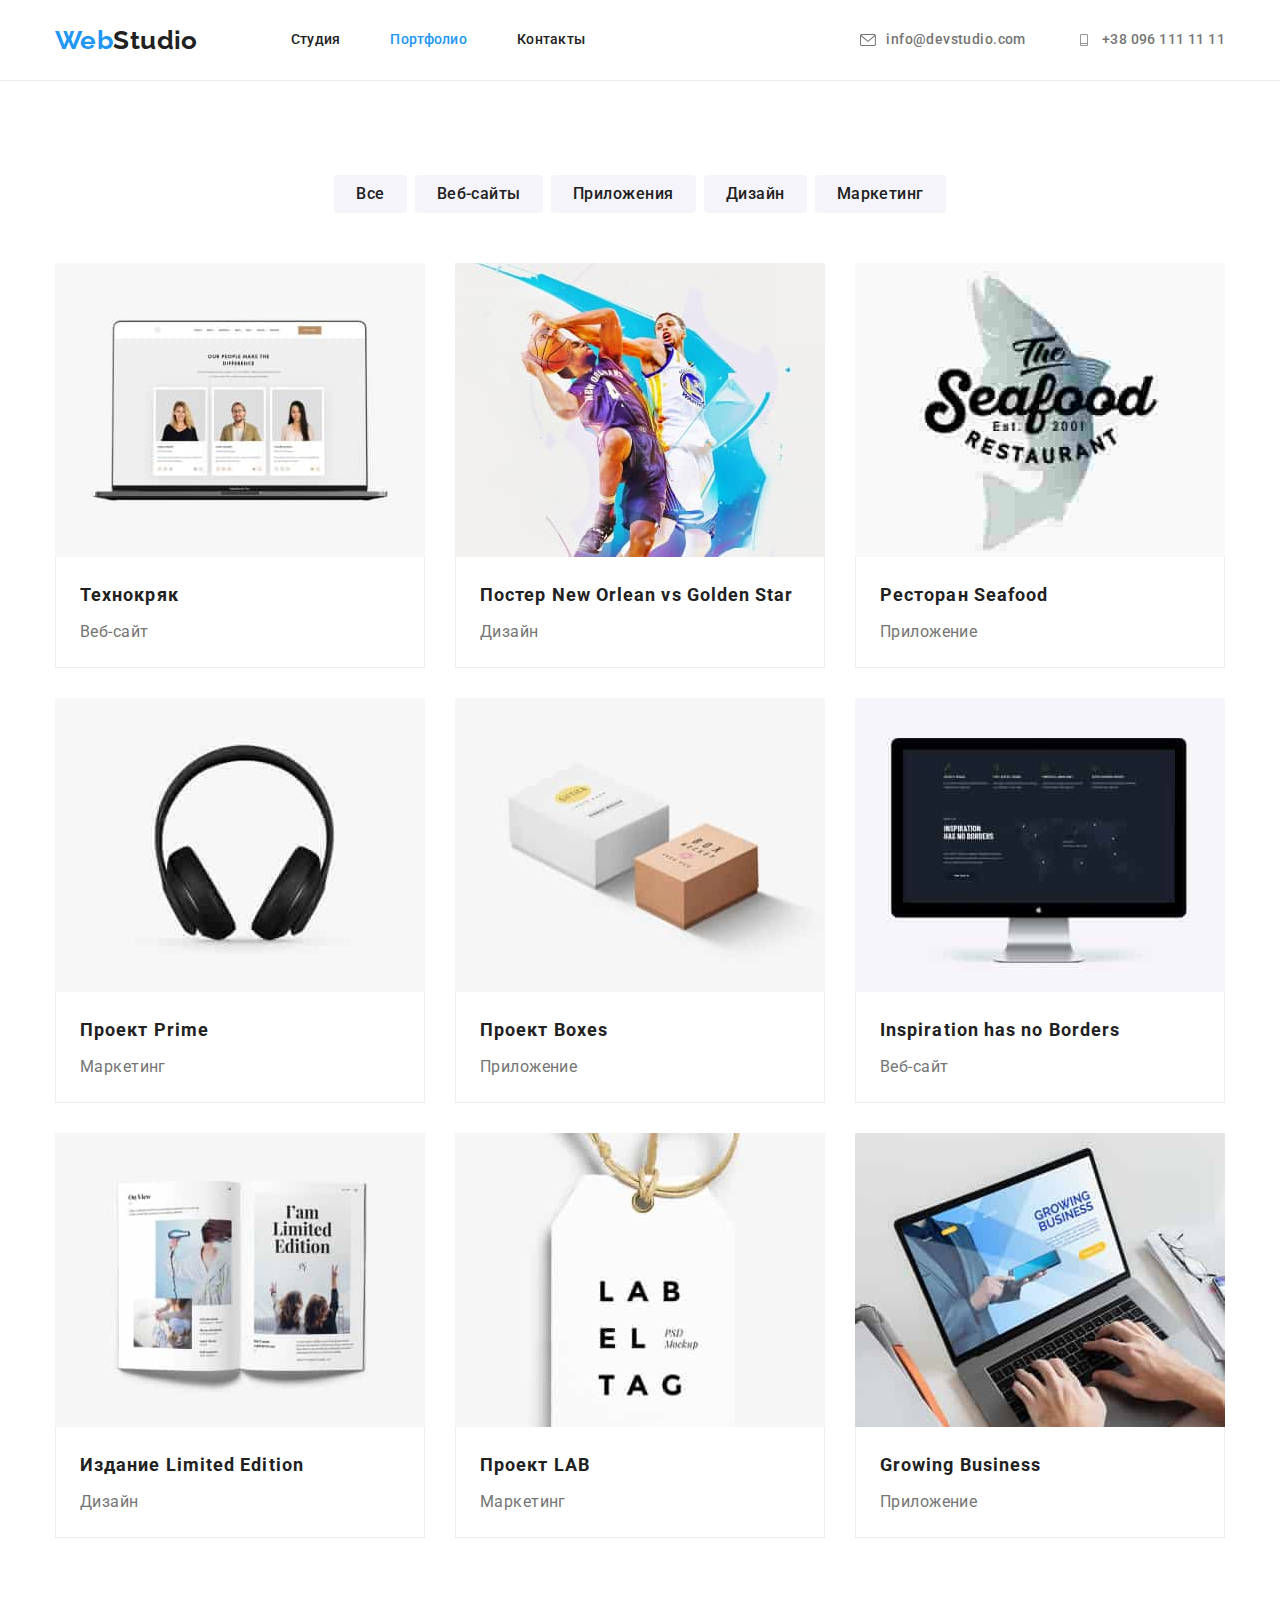
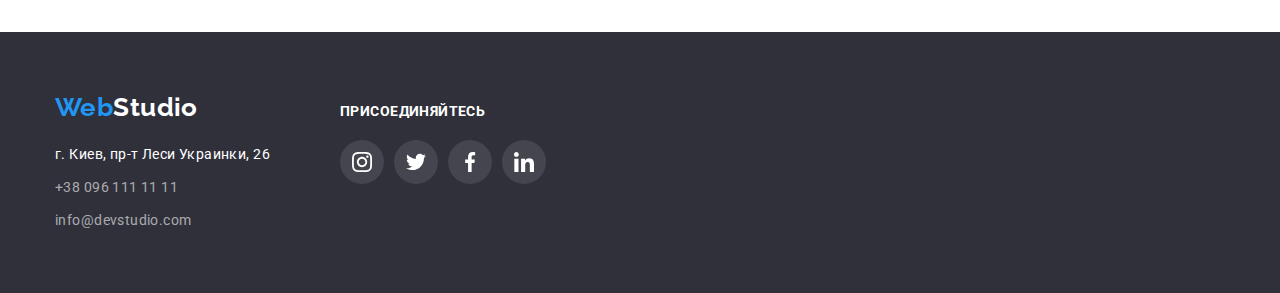
==== portfolio.html @ 15de2b17 "added HM4" ====
<!DOCTYPE html>
<html lang="ru">

<head>
  <meta charset="UTF-8" />
  <meta http-equiv="X-UA-Compatible" content="IE=edge" />
  <meta name="viewport" content="width=device-width, initial-scale=1.0" />
  <title>Portfolio</title>
  <link rel="preconnect" href="https://fonts.googleapis.com" />
  <link rel="preconnect" href="https://fonts.gstatic.com" crossorigin />
  <link href="https://fonts.googleapis.com/css2?family=Raleway:wght@700&family=Roboto:wght@400;500;700;900&display=swap"
    rel="stylesheet" />
  <link rel="stylesheet"
    href="https://cdnjs.cloudflare.com/ajax/libs/modern-normalize/1.1.0/modern-normalize.min.css" />
  <link rel="stylesheet" href="./css/styles.css" />
</head>

<body>
  <!-- Navigation -->
  <header>
    <div class="container main-nav">
      <nav class="header-nav">
        <a href="./index.html" class="logo"> <span class="textweb">Web</span>Studio</a>
        <ul class="list">
          <li class="item"><a href="./index.html" class="nav-link ">Студия</a></li>
          <li class="item"><a href="./portfolio.html" class="nav-link current">Портфолио</a></li>
          <li class="item"><a href="#" class="nav-link">Контакты</a></li>
        </ul>
      </nav>
      <ul class="list contacts">
        <li class="item">
          <a href="mailto:info@devstudio.com" class="contacts-header"><svg class="icon-contacts" width="16px"
              height="12px">
              <use href="./images/sprite.svg#icon-envelope"></use>
            </svg>info@devstudio.com</a>
        </li>
        <li class="item">
          <a href="tel:+380961111111" class="contacts-header"><svg class="icon-contacts" width="16px" height="12px">
              <use href="./images/sprite.svg#icon-telephone"></use>
            </svg>+38 096 111 11 11</a>
        </li>
      </ul>
    </div>
  </header>
  <main>
    <section class="section">
      <div class="container">
        <h1 class="visually-hidden">Наши проекты</h1>
        <ul class="list-button">
          <li class="item"><button type="button">Все</button></li>
          <li class="item"><button type="button">Веб-сайты</button></li>
          <li class="item"><button type="button">Приложения</button></li>
          <li class="item"><button type="button">Дизайн</button></li>
          <li class="item"><button type="button">Маркетинг</button></li>
        </ul>

        <ul class="list-projects">
          <li class="item">
            <a href="#" class="link-portfolio">
              <img src="./images/notebook.jpg" alt="website of technokryak" width="370" />
            <div class="desc">
              <h2 class="title">Технокряк</h2>
              <p>Веб-сайт</p>
            </div>
          </a>
            
          </li>
          <li class="item">
            <a href="#" class="link-portfolio">
            <img src="./images/basketball.jpg" alt="basketball" width="370"  />
            <div class="desc">
              <h2 class="title">Постер New Orlean vs Golden Star</h2>
              <p>Дизайн</p>
            </div>
            </a>
          </li>
          <li class="item">
            <a href="#" class="link-portfolio">
            <img src="./images/fish.jpg" alt="fish" width="370"  />
            <div class="desc">
            <h2 class="title">Ресторан Seafood</h2>
            <p>Приложение</p>
            </div>
            </a>
          </li>
          <li class="item">
            <a href="#" class="link-portfolio">
            <img src="./images/headphones.jpg" alt="headphones" width="370"  />
            <div class="desc">
            <h2 class="title">Проект Prime</h2>
            <p>Маркетинг</p>
            </div>
            </a>
          </li>
          <li class="item">
            <a href="#" class="link-portfolio">
            <img src="./images/bricks.jpg" alt="boxes" width="370"  />
            <div class="desc">
            <h2 class="title">Проект Boxes</h2>
            <p>Приложение</p>
            </div>
            </a>
          </li>
          <li class="item">
            <a href="#" class="link-portfolio">
            <img src="./images/imac.jpg" alt="imac with website" width="370"  />
            <div class="desc">
            <h2 class="title">Inspiration has no Borders</h2>
            <p>Веб-сайт</p>
            </div>
            </a>
          </li>
          <li class="item">
            <a href="#" class="link-portfolio">
            <img src="./images/booik.jpg" alt="book of im limited edition" width="370"  />
            <div class="desc">
            <h2 class="title">Издание Limited Edition</h2>
            <p>Дизайн</p>
            </div>
            </a>
          </li>
          <li class="item">
            <a href="#" class="link-portfolio">
            <img src="./images/labtag.jpg" alt="tag" width="370"  />
            <div class="desc">
            <h2 class="title">Проект LAB</h2>
            <p>Маркетинг</p>
            </div>
            </a>
          </li>
          <li class="item">
            <a href="#" class="link-portfolio">
            <img src="./images/notebook2.jpg" alt="notebook with website of growing Business" width="370"  />
            <div class="desc">
              <h2 class="title">Growing Business</h2>
              <p>Приложение</p>
            </div>
            </a>
          </li>
        </ul>
      </div>
    </section>
  </main>
  <!-- футер -->
  <footer class="foot">
    <div class="container footer">
      <div class="foot-addres">
        <a href="./index.html" class="logo-foot"><span class="textweb">Web</span><span
            class="textstudio">Studio</span></a>
        <address>
          <ul class="list adressa">
            <li class="item">
              <a href="https://goo.gl/maps/2j7XMANTH2oE4sQw6" target="_blank" rel="noopener noreferrer"
                class="link adress">г. Киев, пр-т Леси Украинки, 26</a>
            </li>
            <li class="item">
              <a href="tel:+380961111111" class="link contact">+38 096 111 11 11</a>
            </li>
            <li class="item">
              <a href="mailto:info@devstudio.com" class="link contact">info@devstudio.com</a>
            </li>
          </ul>
        </address>
      </div>
      <div>
        <h3 class="title">присоединяйтесь</h3>
        <ul class="list footer-social">
          <li class="item">
            <a href="" class="item-icon-a">
              <svg class="icon" width="20px" height="20px">
                <use href="./images/sprite.svg#icon-instagram"></use>
              </svg>
            </a>
          </li>
          <li class="item">
            <a href="" class="item-icon-a">
              <svg class="icon" width="20px" height="20px">
                <use href="./images/sprite.svg#icon-twitter"></use>
              </svg>
            </a>
          </li>
          <li class="item">
            <a href="" class="item-icon-a">
              <svg class="icon" width="20px" height="20px">
                <use href="./images/sprite.svg#icon-facebook"></use>
              </svg>
            </a>
          </li>
          <li class="item">
            <a href="" class="item-icon-a">
              <svg class="icon" width="20px" height="20px">
                <use href="./images/sprite.svg#icon-linkedin"></use>
              </svg>
            </a>
          </li>
        </ul>
      </div>
    </div>
  </footer>
</body>

</html>
---- css/styles.css ----
/* colors for project */
:root {
  --main-text-color: #212121;
  --secondary-text-color: #757575;
  --main-color-project: #ffffff;
  --secondary-color-project: #2196f3;
  --background-second-color: #2f303a;
  --section-background-color: #f5f4fa;
  --clients-color: #afb1b8;
}

h1,
h2,
h3,
h4,
p,
ul {
  padding: 0;
  margin: 0;
}

/* tag body */

body {
  background-color: var(--main-color-project);

  color: var(--main-text-color);
  font-family: Roboto, sans-serif;
  font-size: 14px;
  line-height: 1.71;
  letter-spacing: 0.03em;
}

.container {
  margin: 0 auto;
  /* outline: 2px solid tomato; */
  width: 1200px;
  padding-left: 15px;
  padding-right: 15px;
}

/* For document */

.list {
  list-style: none;
}

.section {
  padding: 94px 0;
}

.features .title,
.team .name {
  margin-bottom: 10px;
}

/* CSS Header */
/* webstudio */
header {
  border-bottom: 1px solid rgba(236, 236, 236, 1);
}

.main-nav {
  display: flex;
  align-items: center;
}
.logo {
  display: block;
  color: var(--main-text-color);
  text-decoration: none;
  font-family: 'Raleway', sans-serif;
  font-weight: 700;
  font-size: 26px;
  line-height: 1.19;
}
.textweb {
  color: var(--secondary-color-project);
}

/* Navigation header */
.header-nav {
  display: flex;
  align-items: center;
}

.logo {
  margin-right: 93px;
}

.header-nav .list {
  font-weight: 500;
  line-height: 1.14;
  letter-spacing: 0.02em;

  display: flex;
}
.header-nav .item + .item {
  margin-left: 50px;
}

.nav-link {
  color: var(--main-text-color);

  text-decoration: none;

  display: block;
  padding: 32px 0px;
}

.nav-link:hover,
.nav-link:focus {
  color: var(--secondary-color-project);
}

.list .nav-link.current {
  color: var(--secondary-color-project);
}

.contacts {
  margin-left: auto;
  display: flex;
}

.contacts .item + .item {
  margin-left: 50px;
}

.contacts-header {
  display: flex;
  justify-content: center;
  align-items: center;
  fill: var(--secondary-text-color);
  color: var(--secondary-text-color);
  text-decoration: none;
  font-weight: 500;
}
.contacts-header:focus,
.contacts-header:hover {
  color: var(--secondary-color-project);
}

.icon-contacts {
  fill: currentColor;
  margin-right: 10px;
}

.icon-contacts:focus,
.icon-contacts:hover {
  fill: var(--secondary-color-project);
}

/* CSS main HTML */

/* Hero */
.hero {
  padding: 200px 0;
  background-color: var(--background-second-color);
  text-align: center;
  background-image: linear-gradient(to right, rgba(47, 48, 58, 0.4), rgba(47, 48, 58, 0.4)),
    url(../images/backgroundhero.jpg);
  background-repeat: no-repeat;
  background-size: cover;
  max-width: 1600px;
  height: 600px;
  background-position: center;
  margin: auto;
}

.hero .title {
  color: var(--main-color-project);
  font-weight: 900;
  font-size: 44px;
  line-height: 1.36;
  margin: 0 auto;
  letter-spacing: 0.06em;
  text-transform: uppercase;
  width: 696px;
}

.hero button {
  display: inline-block;
  color: var(--main-color-project);
  background-color: var(--secondary-color-project);
  cursor: pointer;
  font-family: Roboto, sans-serif;
  font-size: 16px;
  font-weight: 700;
  line-height: 1.88;
  letter-spacing: 0.06em;
  vertical-align: middle;
  border-radius: 4px;
  border-color: transparent;
  padding: 10px 32px;
  min-width: 200px;
  border: 0px;
  margin-top: 30px;
}

.hero button:hover,
.hero button:focus {
  color: var(--main-color-project);
  background-color: #188ce8;
  box-shadow: 0px 4px 4px rgba(0, 0, 0, 0.15);
}

/* features */

.visually-hidden {
  position: absolute;
  width: 1px;
  height: 1px;
  margin: -1px;
  border: 0;
  padding: 0;

  white-space: nowrap;
  clip-path: inset(100%);
  clip: rect(0 0 0 0);
  overflow: hidden;
}

.features .list {
  display: flex;
  line-height: 1.71;
  color: var(--secondary-text-color);
}

.features .item + .item {
  margin-left: 30px;
}

.features .title {
  font-weight: 700;
  font-size: 14px;
  text-transform: uppercase;
  line-height: 1.14;
  color: var(--main-text-color);
}

.pic { 
  height: 120px;
  display: flex;
  justify-content: center;
  align-items: center;
  background-color: var(--section-background-color);
  margin-bottom: 30px;
}

/* what we do  */

.works {
  padding-top: 0;
}

.works .list {
  display: flex;
}

.works .item + .item {
  margin-left: 30px;
}

.works .title,
.team .title,
.clients .title {
  margin-bottom: 50px;
  font-weight: 700;
  font-size: 36px;
  line-height: 1.16;
  text-align: center;
}

/* Team  */

.team {
  background-color: var(--section-background-color);
}

.team .item {
  box-shadow: 0px 1px 3px rgba(0, 0, 0, 0.12), 0px 1px 1px rgba(0, 0, 0, 0.14),
    0px 2px 1px rgba(0, 0, 0, 0.2);
  border-radius: 0px 0px 4px 4px;
  background-color: var(--main-color-project);
}
.card-desc {
  padding: 30px 0;
  text-align: center;
}

.team .list {
  display: flex;
  justify-content: center;
}

.team .item + .item {
  margin-left: 30px;
}

.team .name {
  font-weight: 500;
  font-size: 16px;
  line-height: 1.19;
}
.team .job {
  margin-bottom: 16px;
  font-size: 16px;
  line-height: 1.19;
  color: var(--secondary-text-color);
}

.list .item-social + .item-social {
  margin-left: 10px;
}

.item-social {
}
.social-item-a {
  padding: 0;
  justify-content: center;
  align-items: center;
  display: flex;
  width: 44px;
  height: 44px;
  background-color: var(--main-color-project);
  color: var(--clients-color);
  border-radius: 50%;
}

.social-item-a:focus,
.social-item-a:hover {
  background-color: var(--secondary-color-project);
  color: var(--main-color-project);
}

.icon-social-card {
  width: 20px;
  height: 20px;
  fill: currentColor;
}

.icon-social-card:focus,
.icon-social-card:hover {
  fill: var(--main-color-project);
}

/* our clients */

.clients .list {
  display: flex;
  justify-content: center;
}

.clients .item + .item {
  margin-left: 30px;
}

.item-company {
  justify-content: center;
  align-items: center;
  width: 170px;
  height: 92px;
  display: flex;
  cursor: pointer;
  color: var(--clients-color);
  border: 1px solid var(--clients-color);
  border-radius: 4px;
}

.logo-company {
  fill: currentColor;
}

.item-company:focus,
.item-company:hover {
  border-color: var(--secondary-color-project);
  color: var(--secondary-color-project);
}

.logo-company:focus,
.logo-company:hover {
  fill: var(--secondary-color-project);
}

/* CSS footer */

.footer {
  display: flex;
  align-items: baseline;
}

.foot-addres {
  margin-right: 70px;
}

.logo-foot {
  display: block;
  margin-bottom: 20px;
  color: var(--main-text-color);
  text-decoration: none;
  font-family: 'Raleway', sans-serif;
  font-weight: 700;
  font-size: 26px;
  line-height: 1.19;
}

.foot {
  padding: 60px 0;
  background-color: var(--background-second-color);
}

.foot address {
  font-style: normal;
}
.textstudio {
  color: var(--main-color-project);
}
.foot .link {
  font-size: 14px;
  line-height: 1.71;
  letter-spacing: 0.03em;
  color: rgba(255, 255, 255, 0.6);
  text-decoration: none;
}

.foot .contact:hover,
.foot .contact:focus {
  color: var(--secondary-color-project);
}

.foot .adress {
  color: var(--main-color-project);
  display: inline-block;
  text-align: center;
}

.list.adressa .item + .item {
  margin-top: 9px;
}

.foot .title {
  margin-bottom: 20px;
  font-weight: 700;
  font-size: 14px;
  text-transform: uppercase;
  line-height: 1.14;
  color: var(--main-color-project);
}

.footer-social .item + .item {
  margin-left: 10px;
}

.item-icon-a {
  padding: 0;
  justify-content: center;
  align-items: center;
  display: flex;
  width: 44px;
  height: 44px;
  background-color: rgba(255, 255, 255, 0.1);
  color: var(--main-color-project);
  border-radius: 50%;
}

.foot .icon {
  fill: currentColor;
}

.footer-social {
  display: inline-flex;
}

.socials {
  padding: 0;
  margin: auto;
  display: flex;
  justify-content: center;
  align-items: center;
}

.footer-social .item-icon {
  width: 44px;
  height: 44px;
}

.item-icon-a:focus,
.item-icon-a:hover {
  background-color: var(--secondary-color-project);
  color: var(--main-color-project);
}

/* CSS main Portfolio */

.list-button {
  display: flex;
  list-style: none;
  justify-content: center;
  margin-bottom: 50px;
}
.list-button .item + .item {
  margin-left: 8px;
}
.list-button button {
  border: 0px;
  font-family: Roboto, sans-serif;
  font-size: 16px;
  font-weight: 500;
  line-height: 1.62;
  letter-spacing: 0.03em;
  cursor: pointer;
  color: var(--main-text-color);
  background-color: #f5f4fa;
  padding: 6px 22px;
  border-radius: 4px;
}

.list-button button:hover,
.list-button button:focus {
  color: var(--main-color-project);
  background-color: var(--secondary-color-project);
  box-shadow: 0px 3px 1px rgba(0, 0, 0, 0.1), 0px 1px 2px rgba(0, 0, 0, 0.08),
    0px 2px 2px rgba(0, 0, 0, 0.12);
}

.list-projects {
  display: flex;
  flex-wrap: wrap;
  font-size: 16px;
  line-height: 1.88;
  color: var(--secondary-text-color);
  list-style: none;
}

.list-projects .item {
  display: block;
  width: 370px;
  margin-right: 30px;
  margin-bottom: 30px;
}

.link-portfolio {
  display: block;
  text-decoration: none;
  color: inherit;
}
.link-portfolio:focus , .link-portfolio:hover { 
  box-shadow: 0px 1px 1px rgba(0, 0, 0, 0.12), 0px 4px 4px rgba(0, 0, 0, 0.06),
    1px 4px 6px rgba(0, 0, 0, 0.16);
}

.list-projects .item:nth-child(3n) {
  margin-right: 0;
}

.list-projects .item:nth-last-child(-n + 3) {
  margin-bottom: 0;
}

.list-projects .title {
  font-weight: 700;
  font-size: 18px;
  line-height: 2;
  letter-spacing: 0.06em;
  color: var(--main-text-color);
}

img {
  display: block;
}
.desc {
  /* width: 370px; */
  padding-top: 20px;
  padding-left: 24px;
  padding-bottom: 20px;
  border: 1px solid rgba(238, 238, 238, 1);
  border-top: 0px;
}
.desc p {
  margin-top: 4px;
}
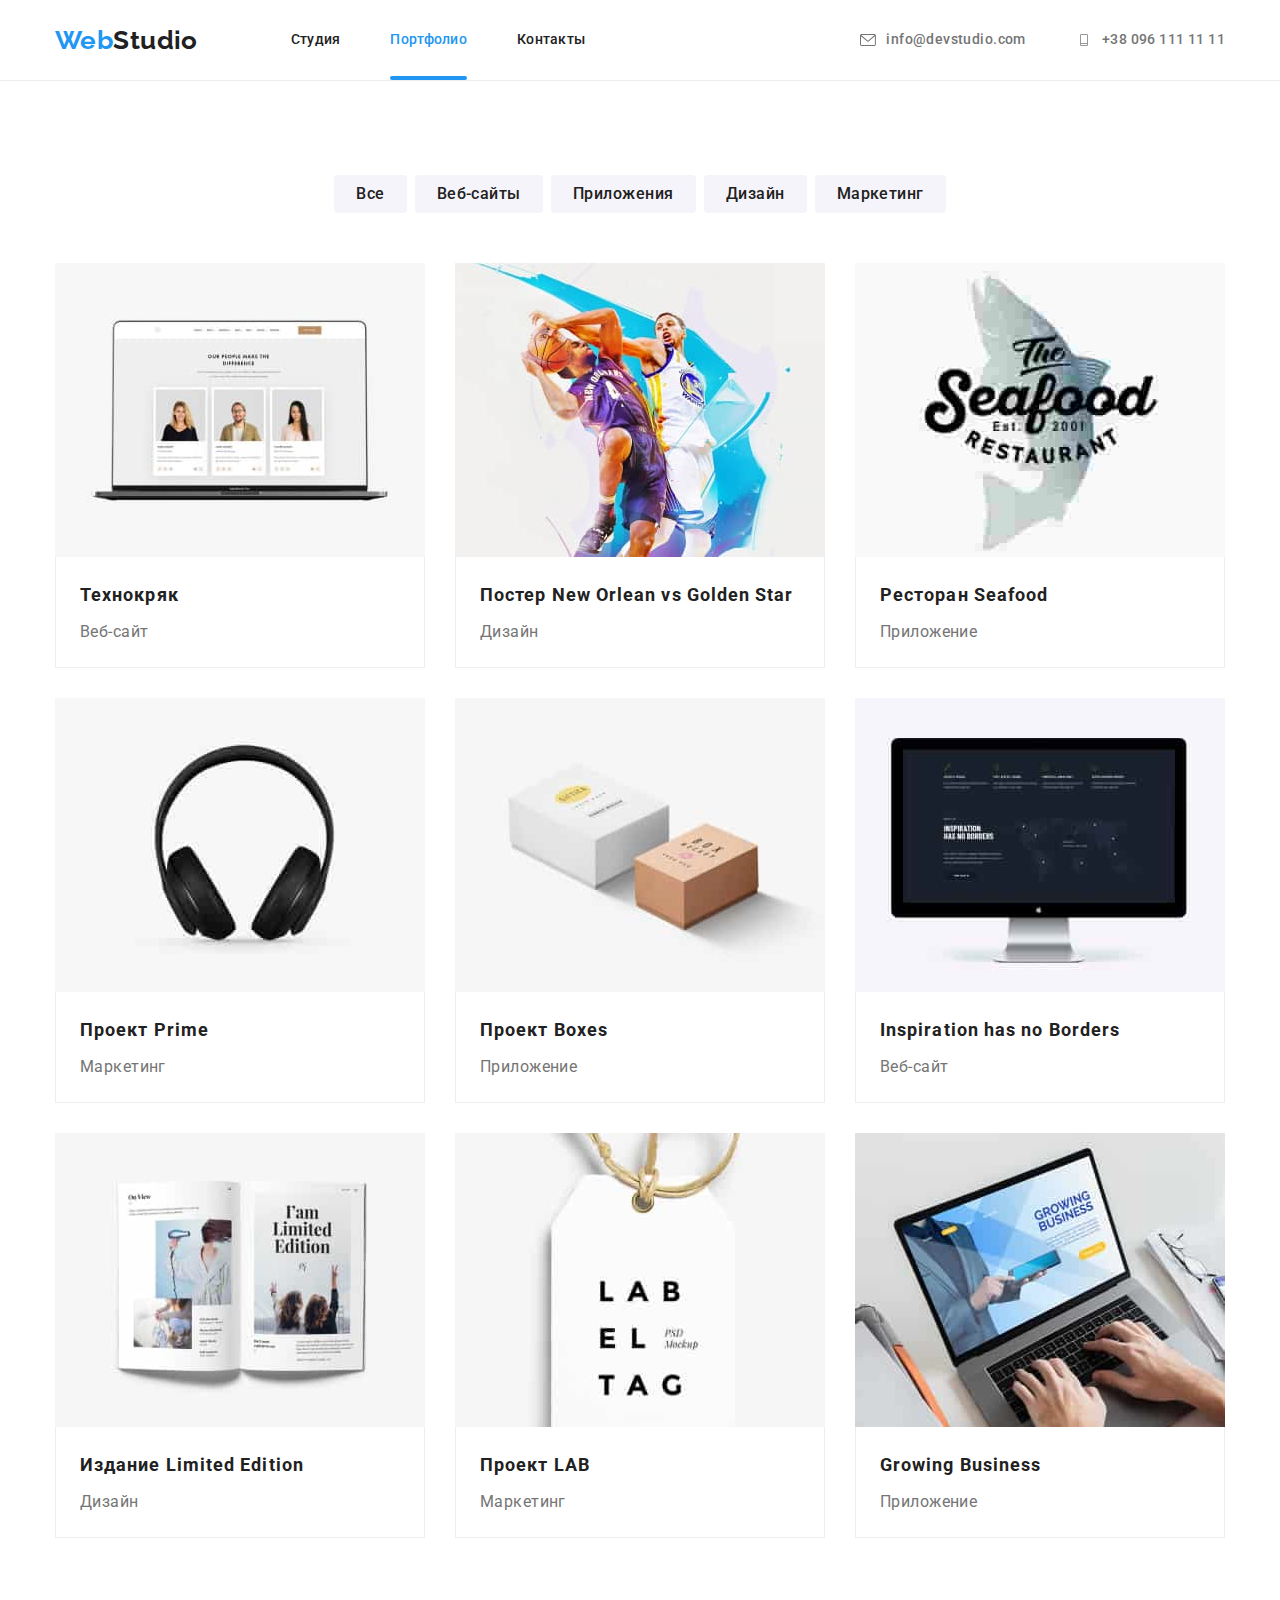
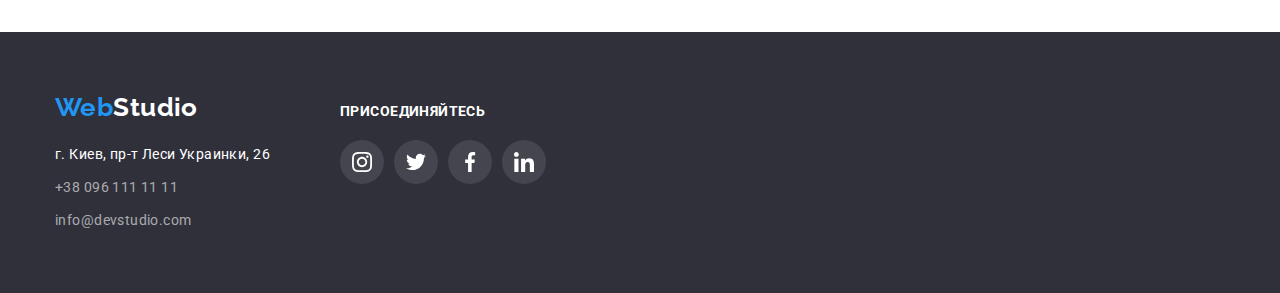
==== commit b83df0bd: "added desc for foto" ====
--- a/portfolio.html
+++ b/portfolio.html
@@ -57,7 +57,12 @@
         <ul class="list-projects">
           <li class="item">
             <a href="#" class="link-portfolio">
+              <div class="thumb-card">
               <img src="./images/notebook.jpg" alt="website of technokryak" width="370" />
+              <p class="product-desc">Ресурс предлагает комплексные предложения с разным уровнем функционала 
+              и сервисов. Все это позволит посетителю получить
+              исчерпывающие сведения о компании или частном лице.</p>
+              </div>
             <div class="desc">
               <h2 class="title">Технокряк</h2>
               <p>Веб-сайт</p>
@@ -67,7 +72,12 @@
           </li>
           <li class="item">
             <a href="#" class="link-portfolio">
-            <img src="./images/basketball.jpg" alt="basketball" width="370"  />
+            <div class="thumb-card">
+              <img src="./images/basketball.jpg" alt="basketball" width="370" />
+              <p class="product-desc">Ресурс предлагает комплексные предложения с разным уровнем функционала
+                и сервисов. Все это позволит посетителю получить
+                исчерпывающие сведения о компании или частном лице.</p>
+            </div>
             <div class="desc">
               <h2 class="title">Постер New Orlean vs Golden Star</h2>
               <p>Дизайн</p>
@@ -76,7 +86,12 @@
           </li>
           <li class="item">
             <a href="#" class="link-portfolio">
-            <img src="./images/fish.jpg" alt="fish" width="370"  />
+            <div class="thumb-card">
+              <img src="./images/fish.jpg" alt="fish" width="370" />
+              <p class="product-desc">Ресурс предлагает комплексные предложения с разным уровнем функционала
+                и сервисов. Все это позволит посетителю получить
+                исчерпывающие сведения о компании или частном лице.</p>
+            </div>
             <div class="desc">
             <h2 class="title">Ресторан Seafood</h2>
             <p>Приложение</p>
@@ -85,7 +100,12 @@
           </li>
           <li class="item">
             <a href="#" class="link-portfolio">
-            <img src="./images/headphones.jpg" alt="headphones" width="370"  />
+            <div class="thumb-card">
+              <img src="./images/headphones.jpg" alt="headphones" width="370" />
+              <p class="product-desc">Ресурс предлагает комплексные предложения с разным уровнем функционала
+                и сервисов. Все это позволит посетителю получить
+                исчерпывающие сведения о компании или частном лице.</p>
+            </div>
             <div class="desc">
             <h2 class="title">Проект Prime</h2>
             <p>Маркетинг</p>
@@ -94,7 +114,12 @@
           </li>
           <li class="item">
             <a href="#" class="link-portfolio">
-            <img src="./images/bricks.jpg" alt="boxes" width="370"  />
+            <div class="thumb-card">
+              <img src="./images/bricks.jpg" alt="boxes" width="370" />
+              <p class="product-desc">Ресурс предлагает комплексные предложения с разным уровнем функционала
+                и сервисов. Все это позволит посетителю получить
+                исчерпывающие сведения о компании или частном лице.</p>
+            </div>
             <div class="desc">
             <h2 class="title">Проект Boxes</h2>
             <p>Приложение</p>
@@ -103,7 +128,12 @@
           </li>
           <li class="item">
             <a href="#" class="link-portfolio">
-            <img src="./images/imac.jpg" alt="imac with website" width="370"  />
+            <div class="thumb-card">
+              <img src="./images/imac.jpg" alt="imac with website" width="370" />
+              <p class="product-desc">Ресурс предлагает комплексные предложения с разным уровнем функционала
+                и сервисов. Все это позволит посетителю получить
+                исчерпывающие сведения о компании или частном лице.</p>
+            </div>
             <div class="desc">
             <h2 class="title">Inspiration has no Borders</h2>
             <p>Веб-сайт</p>
@@ -112,7 +142,12 @@
           </li>
           <li class="item">
             <a href="#" class="link-portfolio">
-            <img src="./images/booik.jpg" alt="book of im limited edition" width="370"  />
+            <div class="thumb-card">
+              <img src="./images/booik.jpg" alt="book of im limited edition" width="370" />
+              <p class="product-desc">Ресурс предлагает комплексные предложения с разным уровнем функционала
+                и сервисов. Все это позволит посетителю получить
+                исчерпывающие сведения о компании или частном лице.</p>
+            </div>
             <div class="desc">
             <h2 class="title">Издание Limited Edition</h2>
             <p>Дизайн</p>
@@ -121,7 +156,12 @@
           </li>
           <li class="item">
             <a href="#" class="link-portfolio">
-            <img src="./images/labtag.jpg" alt="tag" width="370"  />
+            <div class="thumb-card">
+              <img src="./images/labtag.jpg" alt="tag" width="370" />
+              <p class="product-desc">Ресурс предлагает комплексные предложения с разным уровнем функционала
+                и сервисов. Все это позволит посетителю получить
+                исчерпывающие сведения о компании или частном лице.</p>
+            </div>
             <div class="desc">
             <h2 class="title">Проект LAB</h2>
             <p>Маркетинг</p>
@@ -130,7 +170,12 @@
           </li>
           <li class="item">
             <a href="#" class="link-portfolio">
-            <img src="./images/notebook2.jpg" alt="notebook with website of growing Business" width="370"  />
+            <div class="thumb-card">
+              <img src="./images/notebook2.jpg" alt="notebook with website of growing Business" width="370" />
+              <p class="product-desc">Ресурс предлагает комплексные предложения с разным уровнем функционала
+                и сервисов. Все это позволит посетителю получить
+                исчерпывающие сведения о компании или частном лице.</p>
+            </div>
             <div class="desc">
               <h2 class="title">Growing Business</h2>
               <p>Приложение</p>
--- a/css/styles.css
+++ b/css/styles.css
@@ -7,6 +7,8 @@
   --background-second-color: #2f303a;
   --section-background-color: #f5f4fa;
   --clients-color: #afb1b8;
+  --portfolio-cards-hover:rgba(33, 150, 243, 0.9);
+  --backdrop-color:rgba(0, 0, 0, 0.2);
 }
 
 h1,
@@ -21,6 +23,52 @@
 
 /* tag body */
 
+/* backdrop */
+.backdrop {
+  position: fixed;
+  top: 0;
+  left: 0;
+  width: 100%;
+  height: 100%;
+  background-color: var(--backdrop-color);
+}
+.backdrop.is-hidden {opacity: 0;
+pointer-events: none;}
+
+.backdrop-close {
+  position: absolute;
+  top: 8px;
+  right: 8px;
+  width: 30px;
+  height: 30px;
+  padding: 0;
+  justify-content: center;
+  align-items: center;
+  display: flex;
+  background-color: rgba(255, 255, 255, 0.1);
+  color: var(--main-color-project);
+  border-radius: 50%;
+  border:  1px solid rgba(0, 0, 0, 0.1);
+}
+
+.backdrop-close .icon {
+  width: 18px;
+  height: 18px;
+}
+
+.modal { 
+min-width: 528px ;
+min-height: 581px ;
+  background-color: var(--main-color-project);
+  position: absolute;
+  top: 50%;
+  left: 50%;
+  transform: translate(-50%,-50%);
+}
+
+
+
+
 body {
   background-color: var(--main-color-project);
 
@@ -94,6 +142,10 @@
 
   display: flex;
 }
+
+.header-nav .item {
+  position: relative;
+}
 .header-nav .item + .item {
   margin-left: 50px;
 }
@@ -112,8 +164,18 @@
   color: var(--secondary-color-project);
 }
 
-.list .nav-link.current {
+.current {
   color: var(--secondary-color-project);
+}
+
+.current::after {
+  content: '';
+  position: absolute;
+  bottom: 0;
+  left: 0;
+  width: 100%;
+  border: 2px solid var(--secondary-color-project);
+  border-radius: 2px;
 }
 
 .contacts {
@@ -270,6 +332,33 @@
   text-align: center;
 }
 
+
+.item-desc {
+  display: flex;
+  justify-content: center;
+  align-items: center;
+  position: relative;
+}
+
+.work-desc {
+  display: flex;
+  justify-content: center;
+  align-items: center;
+  height: 70px;
+  width: 100%;
+  display: flex;
+  bottom: 0;
+  position: absolute;
+ font-weight: 700;
+ font-size: 14px;
+ line-height: 1.14;
+ text-transform: uppercase;
+ color: var(--main-color-project);
+ background-color: rgba(47, 48, 58, 0.8);;
+}
+
+
+
 /* Team  */
 
 .team {
@@ -543,6 +632,48 @@
   text-decoration: none;
   color: inherit;
 }
+
+.thumb-card{
+  display: flex;
+  justify-content: center;
+  align-items: center;
+  position: relative;
+}
+
+.thumb-card::before{
+  position: absolute;
+  content: '';
+  display: inline-block;
+  width: 100%;
+  height: 100%;
+  background-color: var(--portfolio-cards-hover) ;
+  opacity: 0;
+}
+
+.thumb-card:hover::before {
+  opacity: 1
+  ;
+}
+.product-desc { 
+  padding: 63px 24px;
+  width: 100%;
+  height: 100%;
+  position: absolute;
+  /* top: 50%;
+  left: 50%;
+  transform: translate(-50%,-50%); */
+  color: var(--main-color-project);
+  font-size: 18px;
+  line-height: 1.56;
+  letter-spacing: 0.03em;
+  opacity: 0;
+}
+
+.product-desc:hover {
+  opacity: 1;
+}
+
+
 .link-portfolio:focus , .link-portfolio:hover { 
   box-shadow: 0px 1px 1px rgba(0, 0, 0, 0.12), 0px 4px 4px rgba(0, 0, 0, 0.06),
     1px 4px 6px rgba(0, 0, 0, 0.16);
@@ -577,4 +708,4 @@
 }
 .desc p {
   margin-top: 4px;
-}
+}